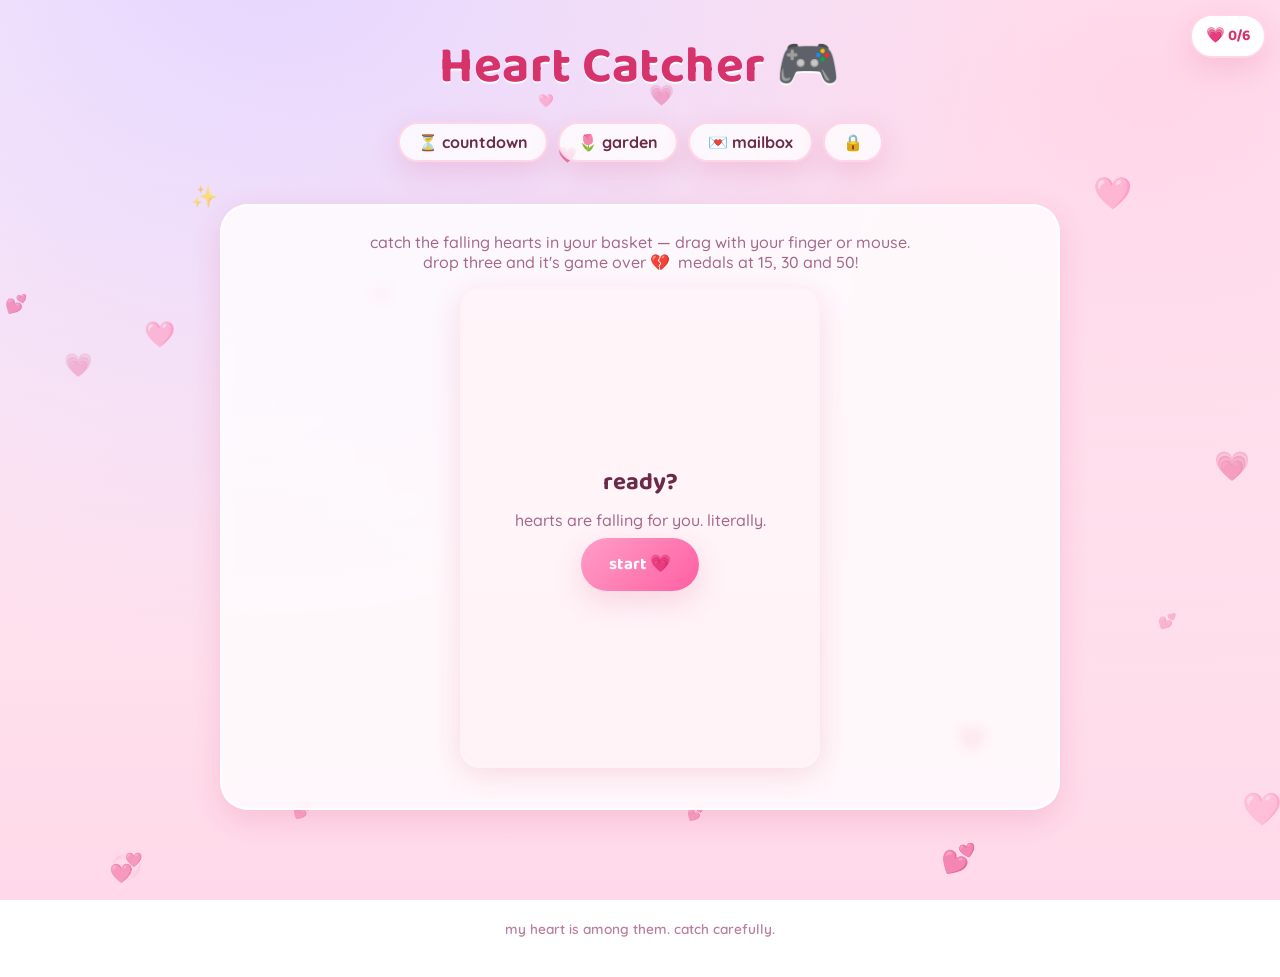
==== arcade.html @ d6856bfe "Secret expansion pack 🤫 — medal cabinet, 4 secret rooms, arcade, fortunes & hidden triggers - Medal " ====
<!DOCTYPE html>
<html lang="en">
<head>
  <meta charset="UTF-8">
  <meta name="viewport" content="width=device-width, initial-scale=1.0">
  <title>Heart Catcher 🎮</title>
  <link rel="icon" href="data:image/svg+xml,<svg xmlns=%22http://www.w3.org/2000/svg%22 viewBox=%220 0 100 100%22><text y=%22.9em%22 font-size=%2290%22>🎮</text></svg>">
  <link rel="preconnect" href="https://fonts.googleapis.com">
  <link href="https://fonts.googleapis.com/css2?family=Baloo+2:wght@500;700;800&family=Quicksand:wght@500;600;700&display=swap" rel="stylesheet">
  <link rel="stylesheet" href="css/style.css">
</head>
<body>
  <header>
    <h1 class="site-title">Heart Catcher 🎮</h1>
    <nav class="nav">
      <a href="index.html"><span class="hg">⏳</span> countdown</a>
      <a href="garden.html">🌷 garden</a>
      <a href="mailbox.html">💌 mailbox</a>
      <a href="treasure.html" class="lock" title="locked… for now">🔒</a>
    </nav>
  </header>

  <main>
    <section class="card">
      <p class="muted">catch the falling hearts in your basket — drag with your finger or mouse.<br>
      drop three and it's game over 💔 &nbsp;medals at 15, 30 and 50!</p>
      <div class="game-wrap">
        <canvas id="game" width="360" height="480"></canvas>
        <div class="game-overlay" id="game-overlay">
          <h2 id="game-title">ready?</h2>
          <p class="muted" id="game-sub">hearts are falling for you. literally.</p>
          <button class="btn" id="game-start">start 💗</button>
        </div>
      </div>
      <p class="muted tiny" id="game-best"></p>
    </section>
  </main>

  <footer>my heart is among them. catch carefully.</footer>

  <script src="js/config.js"></script>
  <script src="js/notes.js"></script>
  <script src="js/effects.js"></script>
  <script src="js/medals.js"></script>
  <script src="js/eggs.js"></script>
  <script src="js/arcade.js"></script>
</body>
</html>
---- css/style.css ----
/* 🩷 soft pastel & cutesy 🩷 */
:root {
  --blush: #ffd6e8;
  --rose: #ff9ec7;
  --hot: #ff5fa2;
  --deep: #d6336c;
  --ink: #6b2a47;
  --cream: #fff5f9;
  --lilac: #e5d4ff;
  --card: rgba(255, 255, 255, 0.78);
  --shadow: 0 10px 30px rgba(214, 51, 108, 0.16);
  --round: 28px;
}

* { box-sizing: border-box; margin: 0; }

html { scroll-behavior: smooth; }

body {
  font-family: "Quicksand", system-ui, sans-serif;
  font-weight: 600;
  color: var(--ink);
  min-height: 100vh;
  background:
    radial-gradient(ellipse at 20% -10%, var(--lilac) 0%, transparent 55%),
    radial-gradient(ellipse at 90% 10%, var(--blush) 0%, transparent 60%),
    linear-gradient(180deg, var(--cream) 0%, #ffe3ee 60%, #ffd9e9 100%);
  background-attachment: fixed;
  overflow-x: hidden;
}

#bg-hearts {
  position: fixed;
  inset: 0;
  pointer-events: none;
  z-index: 0;
}

h1, h2, h3 { font-family: "Baloo 2", "Quicksand", sans-serif; }

main {
  position: relative;
  z-index: 1;
  max-width: 880px;
  margin: 0 auto;
  padding: 16px 20px 80px;
  text-align: center;
}

/* ---------- header & nav ---------- */
header {
  position: relative;
  z-index: 2;
  text-align: center;
  padding: 26px 16px 6px;
}

.site-title {
  font-size: clamp(2rem, 6vw, 3.2rem);
  color: var(--deep);
  text-shadow: 0 2px 0 #fff;
  letter-spacing: 0.5px;
}

.nav {
  display: flex;
  justify-content: center;
  flex-wrap: wrap;
  gap: 10px;
  margin-top: 14px;
}

.nav a {
  background: var(--card);
  border: 2px solid var(--blush);
  border-radius: 999px;
  padding: 8px 18px;
  text-decoration: none;
  color: var(--ink);
  font-weight: 700;
  box-shadow: var(--shadow);
  transition: transform 0.15s, background 0.15s;
}

.nav a:hover { transform: translateY(-3px) scale(1.04); background: #fff; }
.nav a.active { background: var(--rose); color: #fff; border-color: var(--rose); }

/* ---------- cards ---------- */
.card {
  background: var(--card);
  backdrop-filter: blur(6px);
  border: 2px solid #ffffffcc;
  border-radius: var(--round);
  box-shadow: var(--shadow);
  padding: 26px 22px;
  margin: 20px auto;
}

.muted { color: #a4688a; font-weight: 500; }
.tiny { font-size: 0.78rem; }

/* ---------- mascot & countdown ---------- */
.mascot {
  font-size: clamp(4rem, 12vw, 6.5rem);
  display: inline-block;
  animation: beat 1.6s ease-in-out infinite;
  filter: drop-shadow(0 8px 18px rgba(255, 95, 162, 0.45));
  cursor: default;
  user-select: none;
  position: relative;
}

@keyframes beat {
  0%, 100% { transform: scale(1); }
  12% { transform: scale(1.14); }
  24% { transform: scale(1.02); }
  36% { transform: scale(1.1); }
  50% { transform: scale(1); }
}

.caption {
  font-size: clamp(1rem, 3vw, 1.3rem);
  color: var(--deep);
  min-height: 2em;
  margin: 10px 0 4px;
}

.caption.swap { animation: capIn 0.6s ease; }
@keyframes capIn { from { opacity: 0; transform: translateY(8px); } }

.cd-grid {
  display: grid;
  grid-template-columns: repeat(4, 1fr);
  gap: 12px;
  margin: 18px 0 8px;
}

.cd-cell {
  background: #fff;
  border: 3px solid var(--blush);
  border-radius: 22px;
  padding: 16px 6px 12px;
  box-shadow: var(--shadow);
}

.cd-num {
  display: block;
  font-family: "Baloo 2", sans-serif;
  font-size: clamp(1.9rem, 7vw, 3.4rem);
  font-weight: 800;
  color: var(--hot);
  line-height: 1;
}

.cd-num.tick { animation: popNum 0.45s cubic-bezier(0.34, 1.56, 0.64, 1); }
@keyframes popNum { 0% { transform: scale(1.35); color: var(--deep); } }

.cd-label {
  font-size: 0.78rem;
  text-transform: uppercase;
  letter-spacing: 2px;
  color: #c2719b;
}

.progress { margin-top: 14px; }
#progress-hearts { font-size: 1.3rem; letter-spacing: 3px; }
#progress-label { margin-top: 4px; }

.milestone[hidden] { display: none; }

.milestone {
  margin: 14px auto 0;
  display: inline-block;
  background: linear-gradient(90deg, var(--rose), var(--hot));
  color: #fff;
  font-weight: 700;
  border-radius: 999px;
  padding: 10px 22px;
  box-shadow: var(--shadow);
  animation: wiggle 2.2s ease-in-out infinite;
}

@keyframes wiggle {
  0%, 100% { transform: rotate(-1.5deg); }
  50% { transform: rotate(1.5deg); }
}

/* ---------- buttons ---------- */
.btn {
  font-family: "Baloo 2", sans-serif;
  font-size: 1.05rem;
  font-weight: 700;
  background: linear-gradient(135deg, var(--rose), var(--hot));
  color: #fff;
  border: none;
  border-radius: 999px;
  padding: 13px 28px;
  cursor: pointer;
  box-shadow: var(--shadow);
  transition: transform 0.15s;
}

.btn:hover { transform: translateY(-2px) scale(1.04); }
.btn:active { transform: scale(0.96); }
.btn.ghost { background: #fff; color: var(--hot); border: 2px solid var(--blush); }
.btn.small { font-size: 0.9rem; padding: 8px 16px; }
.btn:disabled { opacity: 0.6; transform: none; }

/* ---------- us / relationship ---------- */
.us-card h2 { color: var(--deep); }
#us-timer {
  font-family: "Baloo 2", sans-serif;
  font-size: clamp(1.3rem, 4.5vw, 2rem);
  color: var(--hot);
  margin: 6px 0 2px;
}

/* ---------- hidden hearts ---------- */
.hh {
  background: none;
  border: none;
  cursor: pointer;
  font-size: 0.85em;
  opacity: 0.4;
  padding: 8px;
  margin: -6px;
  transition: opacity 0.2s, transform 0.2s;
  filter: saturate(0.7);
}

.hh:hover { opacity: 1; transform: scale(1.35) rotate(-8deg); filter: none; }
.hh.found { opacity: 0.95; filter: none; }
.hh.hidden-until { display: none; }
.hh.sprouted { display: inline-block; animation: sprout 0.8s cubic-bezier(0.34, 1.56, 0.64, 1); }
@keyframes sprout { from { transform: scale(0); } }

.heart-chip {
  position: fixed;
  top: 14px;
  right: 14px;
  z-index: 50;
  background: #fff;
  border: 2px solid var(--blush);
  border-radius: 999px;
  padding: 8px 14px;
  font-family: "Baloo 2", sans-serif;
  font-weight: 700;
  font-size: 0.95rem;
  color: var(--deep);
  cursor: pointer;
  box-shadow: var(--shadow);
  transition: transform 0.15s;
}

.heart-chip:hover { transform: scale(1.08); }

/* ---------- modals ---------- */
.modal-backdrop[hidden] { display: none; }

.modal-backdrop {
  position: fixed;
  inset: 0;
  z-index: 100;
  background: rgba(214, 51, 108, 0.25);
  backdrop-filter: blur(4px);
  display: flex;
  align-items: center;
  justify-content: center;
  padding: 18px;
}

.modal {
  position: relative;
  background: var(--cream);
  border: 3px solid var(--blush);
  border-radius: var(--round);
  box-shadow: 0 24px 60px rgba(214, 51, 108, 0.35);
  max-width: 460px;
  width: 100%;
  max-height: 86vh;
  overflow-y: auto;
  padding: 28px 24px;
  text-align: center;
  animation: modalIn 0.35s cubic-bezier(0.34, 1.56, 0.64, 1);
}

@keyframes modalIn { from { transform: scale(0.7) translateY(30px); opacity: 0; } }

.modal h2 { color: var(--deep); margin-bottom: 6px; }

.modal-close {
  position: absolute;
  top: 10px;
  right: 12px;
  background: none;
  border: none;
  font-size: 1.1rem;
  color: #c2719b;
  cursor: pointer;
}

.modal.note .note-heart { font-size: 3rem; animation: beat 1.2s infinite; }
.modal.note p { font-size: 1.15rem; margin-top: 10px; color: var(--ink); }

.clue-list { list-style: none; text-align: left; margin: 12px 0; padding: 0; }
.clue-list li { padding: 5px 2px; border-bottom: 1px dashed var(--blush); }
.clue-list li.got { color: #b88; }

.riddle { white-space: pre-line; font-style: italic; color: var(--deep); margin: 8px 0 14px; }

.whisper { margin-top: 14px; }
#whisper-form { display: flex; gap: 8px; justify-content: center; margin-top: 6px; }

input[type="text"], input[type="datetime-local"] {
  font-family: "Quicksand", sans-serif;
  font-weight: 600;
  font-size: 1rem;
  color: var(--ink);
  background: #fff;
  border: 2px solid var(--blush);
  border-radius: 14px;
  padding: 10px 14px;
  outline: none;
}

input:focus { border-color: var(--rose); }

/* ---------- celebration ---------- */
.celebration {
  position: fixed;
  inset: 0;
  z-index: 200;
  display: flex;
  align-items: center;
  justify-content: center;
  background: linear-gradient(160deg, #ffd6e8ee, #ffb3d3ee, #e5d4ffee);
  backdrop-filter: blur(6px);
  animation: capIn 0.8s ease;
  text-align: center;
  padding: 20px;
}

.celebration h1 {
  font-size: clamp(2.2rem, 9vw, 4.5rem);
  color: var(--deep);
  text-shadow: 0 3px 0 #fff;
}

.celebration-hearts { font-size: 3rem; animation: beat 0.8s infinite; }
.celebration-sub { font-size: 1.3rem; margin: 10px 0 4px; }
.celebration-us { margin-bottom: 22px; }

/* ---------- fx ---------- */
.fx-pop, .fx-burst {
  position: fixed;
  z-index: 300;
  pointer-events: none;
  animation: floatUp 1.1s ease-out forwards;
}

@keyframes floatUp {
  to { transform: translateY(-70px) scale(0.4); opacity: 0; }
}

.fx-burst { animation: burstOut 1.4s cubic-bezier(0.22, 0.9, 0.35, 1) forwards; }
@keyframes burstOut {
  to { transform: translate(var(--dx), var(--dy)) rotate(120deg); opacity: 0; }
}

.fx-confetti {
  position: fixed;
  top: -20px;
  z-index: 250;
  pointer-events: none;
  border-radius: 3px;
  animation: confettiFall linear forwards;
}

@keyframes confettiFall {
  to { transform: translateY(110vh) rotate(720deg); }
}

.fx-toast {
  position: fixed;
  bottom: 26px;
  left: 50%;
  transform: translateX(-50%) translateY(80px);
  z-index: 400;
  background: var(--deep);
  color: #fff;
  font-weight: 700;
  border-radius: 999px;
  padding: 12px 24px;
  box-shadow: var(--shadow);
  transition: transform 0.35s cubic-bezier(0.34, 1.56, 0.64, 1);
  max-width: 86vw;
  text-align: center;
}

.fx-toast.show { transform: translateX(-50%) translateY(0); }

.egg-runner {
  position: fixed;
  z-index: 150;
  font-size: 3.2rem;
  pointer-events: none;
  filter: drop-shadow(0 6px 8px rgba(214, 51, 108, 0.3));
}

.egg-hatch {
  position: fixed;
  left: 50%;
  top: 45%;
  transform: translate(-50%, -50%);
  z-index: 150;
  font-size: 5rem;
  animation: eggWobble 0.4s ease-in-out 4;
  pointer-events: none;
}

@keyframes eggWobble {
  0%, 100% { transform: translate(-50%, -50%) rotate(-12deg); }
  50% { transform: translate(-50%, -50%) rotate(12deg); }
}

.egg-hatch.hatched { animation: sprout 0.6s cubic-bezier(0.34, 1.56, 0.64, 1); }

/* ---------- garden ---------- */
.plot {
  position: relative;
  height: 56vh;
  min-height: 380px;
  background: linear-gradient(180deg, #d8f5e3, #b9ecc9 70%, #a8e4bb);
  border: 3px solid #fff;
  border-radius: var(--round);
  box-shadow: var(--shadow);
  overflow: hidden;
  cursor: crosshair;
}

.plot .bushes {
  position: absolute;
  bottom: 6px;
  right: 10px;
  font-size: 2.4rem;
  cursor: default;
}

.flower {
  position: absolute;
  transform: translate(-50%, -80%);
  font-size: 1.6rem;
  pointer-events: none;
}

.flower.grow { animation: sprout 0.7s cubic-bezier(0.34, 1.56, 0.64, 1); }

.critter {
  position: absolute;
  font-size: 2rem;
  cursor: pointer;
  text-align: center;
  z-index: 5;
}

.critter-name {
  display: block;
  font-size: 0.65rem;
  font-weight: 700;
  background: #ffffffcc;
  border-radius: 999px;
  padding: 1px 7px;
  opacity: 0;
  transition: opacity 0.2s;
}

.critter:hover .critter-name { opacity: 1; }

/* ---------- mailbox ---------- */
.envelope {
  font-size: 6rem;
  cursor: pointer;
  display: inline-block;
  position: relative;
  transition: transform 0.2s;
  user-select: none;
}

.envelope:hover { transform: scale(1.07) rotate(-2deg); }
.envelope .stamp { position: absolute; top: 4px; right: -6px; font-size: 1.6rem; }
.envelope .seal { position: absolute; bottom: 6px; left: 50%; transform: translateX(-50%); font-size: 1.7rem; }
.envelope.opened .seal-emoji { filter: grayscale(0.4); }

.letter-paper {
  background: #fffdf6;
  border: 2px solid #f3e2c8;
  border-radius: 18px;
  box-shadow: var(--shadow);
  padding: 26px 24px;
  margin: 18px auto;
  max-width: 560px;
  font-family: "Quicksand", sans-serif;
  font-size: 1.1rem;
  line-height: 1.7;
  text-align: left;
  animation: modalIn 0.5s cubic-bezier(0.34, 1.56, 0.64, 1);
}

.letter-paper p, .past-letter p { white-space: pre-line; }

.past-letter {
  text-align: left;
  background: #fff;
  border: 2px solid var(--blush);
  border-radius: 18px;
  padding: 14px 18px;
  margin: 10px 0;
}

.past-date {
  font-size: 0.75rem;
  font-weight: 700;
  color: var(--hot);
  text-transform: uppercase;
  letter-spacing: 1px;
}

/* ---------- treasure ---------- */
.gate-lock { font-size: 4.5rem; }
.shake { animation: shakeX 0.5s; }
@keyframes shakeX {
  0%, 100% { transform: translateX(0); }
  25% { transform: translateX(-10px); }
  75% { transform: translateX(10px); }
}

#gate-form { display: flex; gap: 10px; justify-content: center; margin-top: 16px; flex-wrap: wrap; }

.treasure-stats {
  display: grid;
  grid-template-columns: repeat(3, 1fr);
  gap: 12px;
  margin: 20px 0;
}

.treasure-stats div {
  background: #fff;
  border: 2px solid var(--blush);
  border-radius: 18px;
  padding: 14px 6px;
}

.treasure-stats b {
  display: block;
  font-family: "Baloo 2", sans-serif;
  font-size: 1.6rem;
  color: var(--hot);
}

.treasure-stats span { font-size: 0.78rem; color: #a4688a; }

#treasure-letter {
  white-space: pre-line;
  text-align: left;
  font-size: 1.1rem;
  line-height: 1.8;
}

/* ---------- footer ---------- */
footer {
  position: relative;
  z-index: 1;
  text-align: center;
  padding: 10px 20px 40px;
  color: #b87da0;
  font-size: 0.85rem;
  font-weight: 600;
}

@media (max-width: 540px) {
  .cd-grid { gap: 7px; }
  .cd-cell { padding: 10px 2px 8px; border-radius: 16px; }
  .heart-chip { top: 8px; right: 8px; padding: 6px 10px; }
}

/* ---------- medals ---------- */
.medal-grid {
  display: grid;
  grid-template-columns: repeat(auto-fill, minmax(150px, 1fr));
  gap: 12px;
  margin-top: 16px;
}

.medal {
  background: #fff;
  border: 2px solid var(--blush);
  border-radius: 18px;
  padding: 16px 10px;
  display: flex;
  flex-direction: column;
  align-items: center;
  gap: 4px;
}

.medal-emoji { font-size: 2.4rem; }
.medal b { font-family: "Baloo 2", sans-serif; color: var(--deep); font-size: 0.95rem; }
.medal-how { font-size: 0.72rem; color: #a4688a; }
.medal-date { font-size: 0.7rem; color: var(--hot); font-weight: 700; }
.medal.locked { opacity: 0.55; filter: grayscale(0.9); }
.medal.earned { box-shadow: 0 6px 18px rgba(255, 95, 162, 0.35); animation: medalShine 3s ease-in-out infinite; }

@keyframes medalShine {
  0%, 100% { transform: none; }
  50% { transform: translateY(-3px); }
}

.medal-banner {
  position: fixed;
  top: 70px;
  left: 50%;
  transform: translateX(-50%) translateY(-120px);
  z-index: 500;
  display: flex;
  align-items: center;
  gap: 12px;
  background: linear-gradient(135deg, #fff, var(--blush));
  border: 3px solid var(--rose);
  border-radius: 999px;
  padding: 10px 26px 10px 14px;
  font-family: "Baloo 2", sans-serif;
  color: var(--deep);
  box-shadow: 0 14px 40px rgba(214, 51, 108, 0.4);
  transition: transform 0.5s cubic-bezier(0.34, 1.56, 0.64, 1);
}

.medal-banner.show { transform: translateX(-50%) translateY(0); }
.medal-banner-emoji { font-size: 2.2rem; animation: wiggle 1s ease-in-out infinite; }

/* ---------- secret triggers ---------- */
.paw {
  position: fixed;
  z-index: 90;
  background: none;
  border: none;
  font-size: 1.5rem;
  cursor: pointer;
  opacity: 0;
  animation: pawFade 3.5s ease forwards;
}

@keyframes pawFade {
  0% { opacity: 0; }
  15% { opacity: 0.65; }
  70% { opacity: 0.65; }
  100% { opacity: 0; }
}

.moon {
  position: fixed;
  top: 64px;
  left: 16px;
  z-index: 60;
  background: none;
  border: none;
  font-size: 1.8rem;
  cursor: pointer;
  filter: drop-shadow(0 0 12px #fff7c0);
  animation: moonBob 5s ease-in-out infinite;
}

@keyframes moonBob {
  0%, 100% { transform: translateY(0); }
  50% { transform: translateY(-6px); }
}

#title-heart { display: inline-block; cursor: pointer; }
#title-heart.spin { animation: heartSpin 0.5s ease; }
@keyframes heartSpin { to { transform: rotate(360deg) scale(1.25); } }

.hg { display: inline-block; }
.hg.crack { animation: shakeX 0.3s; }

/* ---------- disco mode ---------- */
body.disco { animation: discoHue 1.2s linear infinite; }
@keyframes discoHue { to { filter: hue-rotate(360deg); } }
body.disco .card { animation: discoBounce 0.5s ease-in-out infinite alternate; }
@keyframes discoBounce { to { transform: translateY(-8px) rotate(0.6deg); } }

/* ---------- goodnight page ---------- */
body.night {
  background:
    radial-gradient(ellipse at 80% -10%, #4a3a6b 0%, transparent 60%),
    linear-gradient(180deg, #2e2547 0%, #463358 55%, #6b4a74 100%);
}

body.night .site-title { color: #ffe3f1; text-shadow: 0 2px 12px #1c1430; }
body.night footer { color: #cfaed0; }
body.night .nav a { background: #ffffff22; border-color: #ffffff33; color: #ffe3f1; }
body.night .nav a.active { background: #ffffff44; }

.night-card {
  background: #ffffff14;
  border-color: #ffffff2e;
  color: #ffe3f1;
}

.night-card h2 { color: #ffd6e8; margin-top: 14px; }
.night-card .muted { color: #cfaed0; }

.sky {
  position: relative;
  height: 300px;
  border-radius: 20px;
  background: linear-gradient(180deg, #1c1430, #342752);
  overflow: hidden;
}

.sky #constellation { position: absolute; inset: 0; width: 100%; height: 100%; opacity: 0.9; }
.big-moon {
  position: absolute;
  top: 16px;
  right: 22px;
  font-size: 2.6rem;
  filter: drop-shadow(0 0 16px #fff7c0);
  animation: moonBob 6s ease-in-out infinite;
}

.star {
  position: absolute;
  color: #fff;
  animation: twinkle 3s ease-in-out infinite;
}

@keyframes twinkle {
  0%, 100% { opacity: 0.25; }
  50% { opacity: 1; }
}

.shooting-star {
  position: absolute;
  font-size: 1.1rem;
  animation: shoot 1.5s ease-in forwards;
}

@keyframes shoot {
  to { transform: translate(120px, 80px); opacity: 0; }
}

/* ---------- cat corner ---------- */
.cat-frame {
  width: min(420px, 90%);
  min-height: 220px;
  margin: 14px auto;
  background: #fff;
  border: 3px solid var(--blush);
  border-radius: 20px;
  display: flex;
  align-items: center;
  justify-content: center;
  overflow: hidden;
  box-shadow: var(--shadow);
}

.cat-frame img { width: 100%; display: block; }
.cat-placeholder { font-size: 4rem; padding: 40px; }

.pet-cat {
  font-size: 5rem;
  cursor: pointer;
  display: inline-block;
  user-select: none;
  transition: transform 0.12s;
}

.pet-cat:active { transform: scale(0.92) rotate(-4deg); }

.purr-meter {
  width: min(300px, 80%);
  height: 16px;
  margin: 10px auto 4px;
  background: #fff;
  border: 2px solid var(--blush);
  border-radius: 999px;
  overflow: hidden;
}

.purr-fill {
  height: 100%;
  width: 0%;
  background: linear-gradient(90deg, var(--rose), var(--hot));
  border-radius: 999px;
  transition: width 0.25s;
}

/* ---------- time machine ---------- */
.stat-grid {
  display: grid;
  grid-template-columns: repeat(auto-fill, minmax(180px, 1fr));
  gap: 12px;
  margin-top: 16px;
}

.stat {
  background: #fff;
  border: 2px solid var(--blush);
  border-radius: 18px;
  padding: 16px 10px;
  display: flex;
  flex-direction: column;
  gap: 3px;
  align-items: center;
}

.stat-emoji { font-size: 1.7rem; }
.stat b { font-family: "Baloo 2", sans-serif; font-size: 1.25rem; color: var(--hot); }
.stat span:last-child { font-size: 0.76rem; color: #a4688a; }

/* ---------- locket ---------- */
.locket-chain { font-size: 1.4rem; letter-spacing: -6px; opacity: 0.5; }

.locket {
  display: flex;
  justify-content: center;
  gap: 4px;
  cursor: pointer;
  perspective: 800px;
  margin: 6px 0 14px;
}

.locket-half {
  position: relative;
  width: 140px;
  height: 150px;
  transition: transform 1s cubic-bezier(0.34, 1.3, 0.5, 1);
}

.locket-half.left { transform-origin: right center; }
.locket-half.right { transform-origin: left center; }
.locket.open .left { transform: rotateY(-28deg) translateX(-8px); }
.locket.open .right { transform: rotateY(28deg) translateX(8px); }

.locket-lid {
  position: absolute;
  inset: 0;
  display: flex;
  align-items: center;
  justify-content: center;
  font-size: 3rem;
  background: linear-gradient(135deg, #ffe9a8, #f7c873, #e8a94f);
  border: 3px solid #d99a3d;
  border-radius: 50%;
  box-shadow: var(--shadow);
  transition: opacity 0.7s 0.3s;
}

.locket.open .locket-lid { opacity: 0; pointer-events: none; }

.locket-inside {
  position: absolute;
  inset: 0;
  background: #fff;
  border: 3px solid #e8a94f;
  border-radius: 50%;
  overflow: hidden;
  display: flex;
  align-items: center;
  justify-content: center;
}

.locket-inside svg, .locket-inside img {
  width: 100%;
  height: 100%;
  object-fit: cover;
}

/* ---------- arcade ---------- */
.game-wrap {
  position: relative;
  width: min(360px, 100%);
  margin: 14px auto;
}

#game {
  width: 100%;
  background: linear-gradient(180deg, #fff5f9, #ffe3ee);
  border: 3px solid var(--blush);
  border-radius: 20px;
  box-shadow: var(--shadow);
  touch-action: none;
}

.game-overlay {
  position: absolute;
  inset: 0;
  display: flex;
  flex-direction: column;
  align-items: center;
  justify-content: center;
  gap: 8px;
  background: #fff5f9ee;
  border-radius: 20px;
}

.game-overlay[hidden] { display: none; }

/* ---------- fortune cookie ---------- */
.cookie {
  font-size: 4.5rem;
  cursor: pointer;
  display: inline-block;
  user-select: none;
  transition: transform 0.15s;
}

.cookie:hover { transform: scale(1.08) rotate(-4deg); }
.cookie.cracked { animation: sprout 0.6s cubic-bezier(0.34, 1.56, 0.64, 1); }

.fortune-slip {
  background: #fffdf6;
  border: 2px dashed #e8c98f;
  border-radius: 12px;
  padding: 12px 18px;
  margin: 12px auto 0;
  max-width: 420px;
  font-style: italic;
  animation: modalIn 0.5s cubic-bezier(0.34, 1.56, 0.64, 1);
}
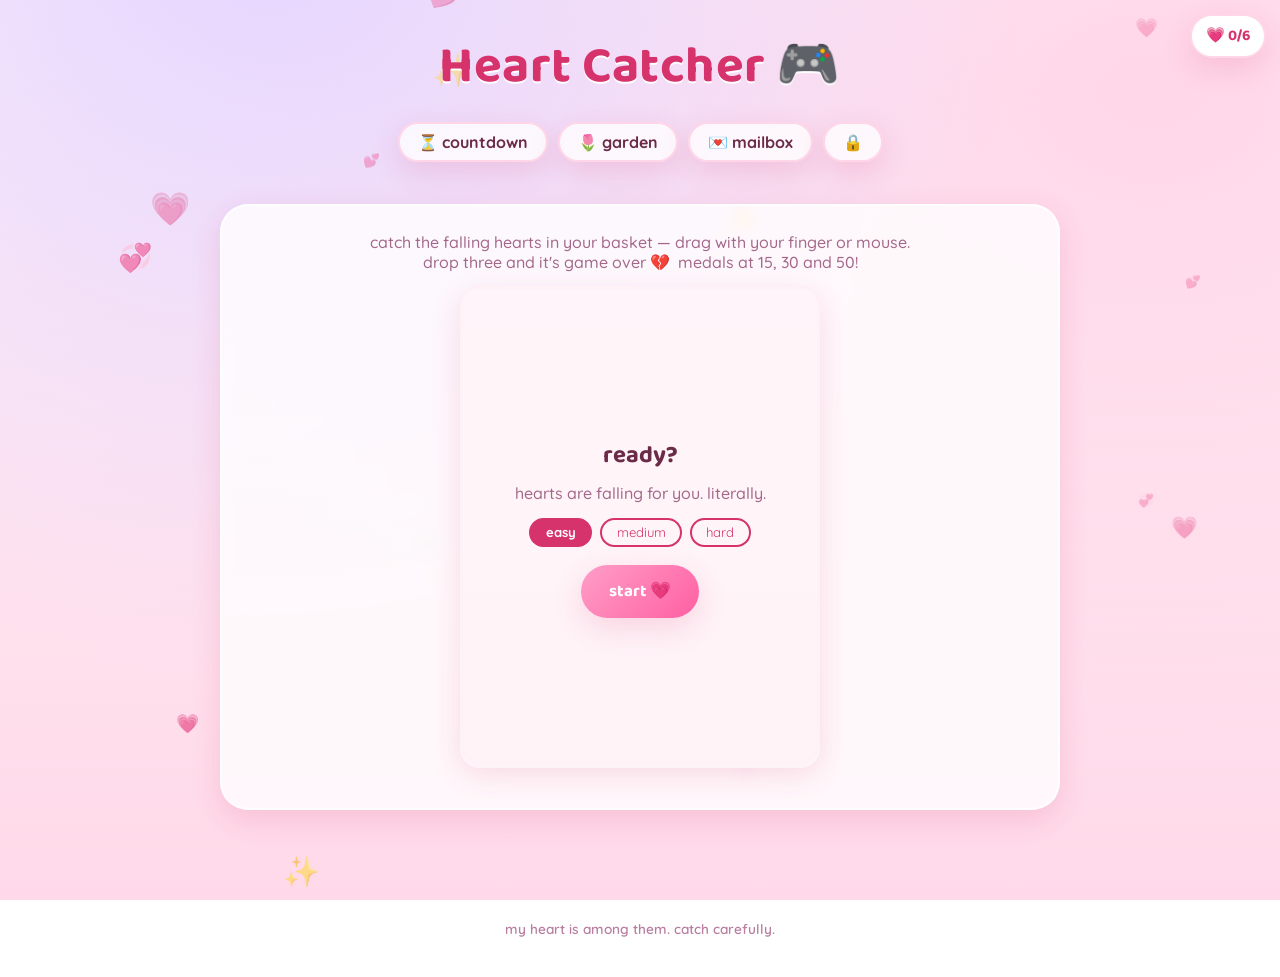
==== commit 13aebaef: "Add easy / medium / hard difficulty to Heart Catcher arcade Easy keeps the original feel; medium spa" ====
--- a/arcade.html
+++ b/arcade.html
@@ -29,6 +29,11 @@
         <div class="game-overlay" id="game-overlay">
           <h2 id="game-title">ready?</h2>
           <p class="muted" id="game-sub">hearts are falling for you. literally.</p>
+          <div class="diff-picker">
+            <button class="diff-btn active" data-diff="easy">easy</button>
+            <button class="diff-btn" data-diff="medium">medium</button>
+            <button class="diff-btn" data-diff="hard">hard</button>
+          </div>
           <button class="btn" id="game-start">start 💗</button>
         </div>
       </div>
--- a/css/style.css
+++ b/css/style.css
@@ -903,6 +903,21 @@
 
 .game-overlay[hidden] { display: none; }
 
+.diff-picker { display: flex; gap: .5rem; justify-content: center; margin: .4rem 0 .6rem; }
+.diff-btn {
+  padding: .3rem .9rem;
+  border-radius: 999px;
+  border: 2px solid var(--deep);
+  background: transparent;
+  color: var(--deep);
+  font-family: inherit;
+  font-size: .82rem;
+  cursor: pointer;
+  transition: background .18s, color .18s;
+}
+.diff-btn:hover { background: var(--blush); }
+.diff-btn.active { background: var(--deep); color: #fff; font-weight: 700; }
+
 /* ---------- fortune cookie ---------- */
 .cookie {
   font-size: 4.5rem;
